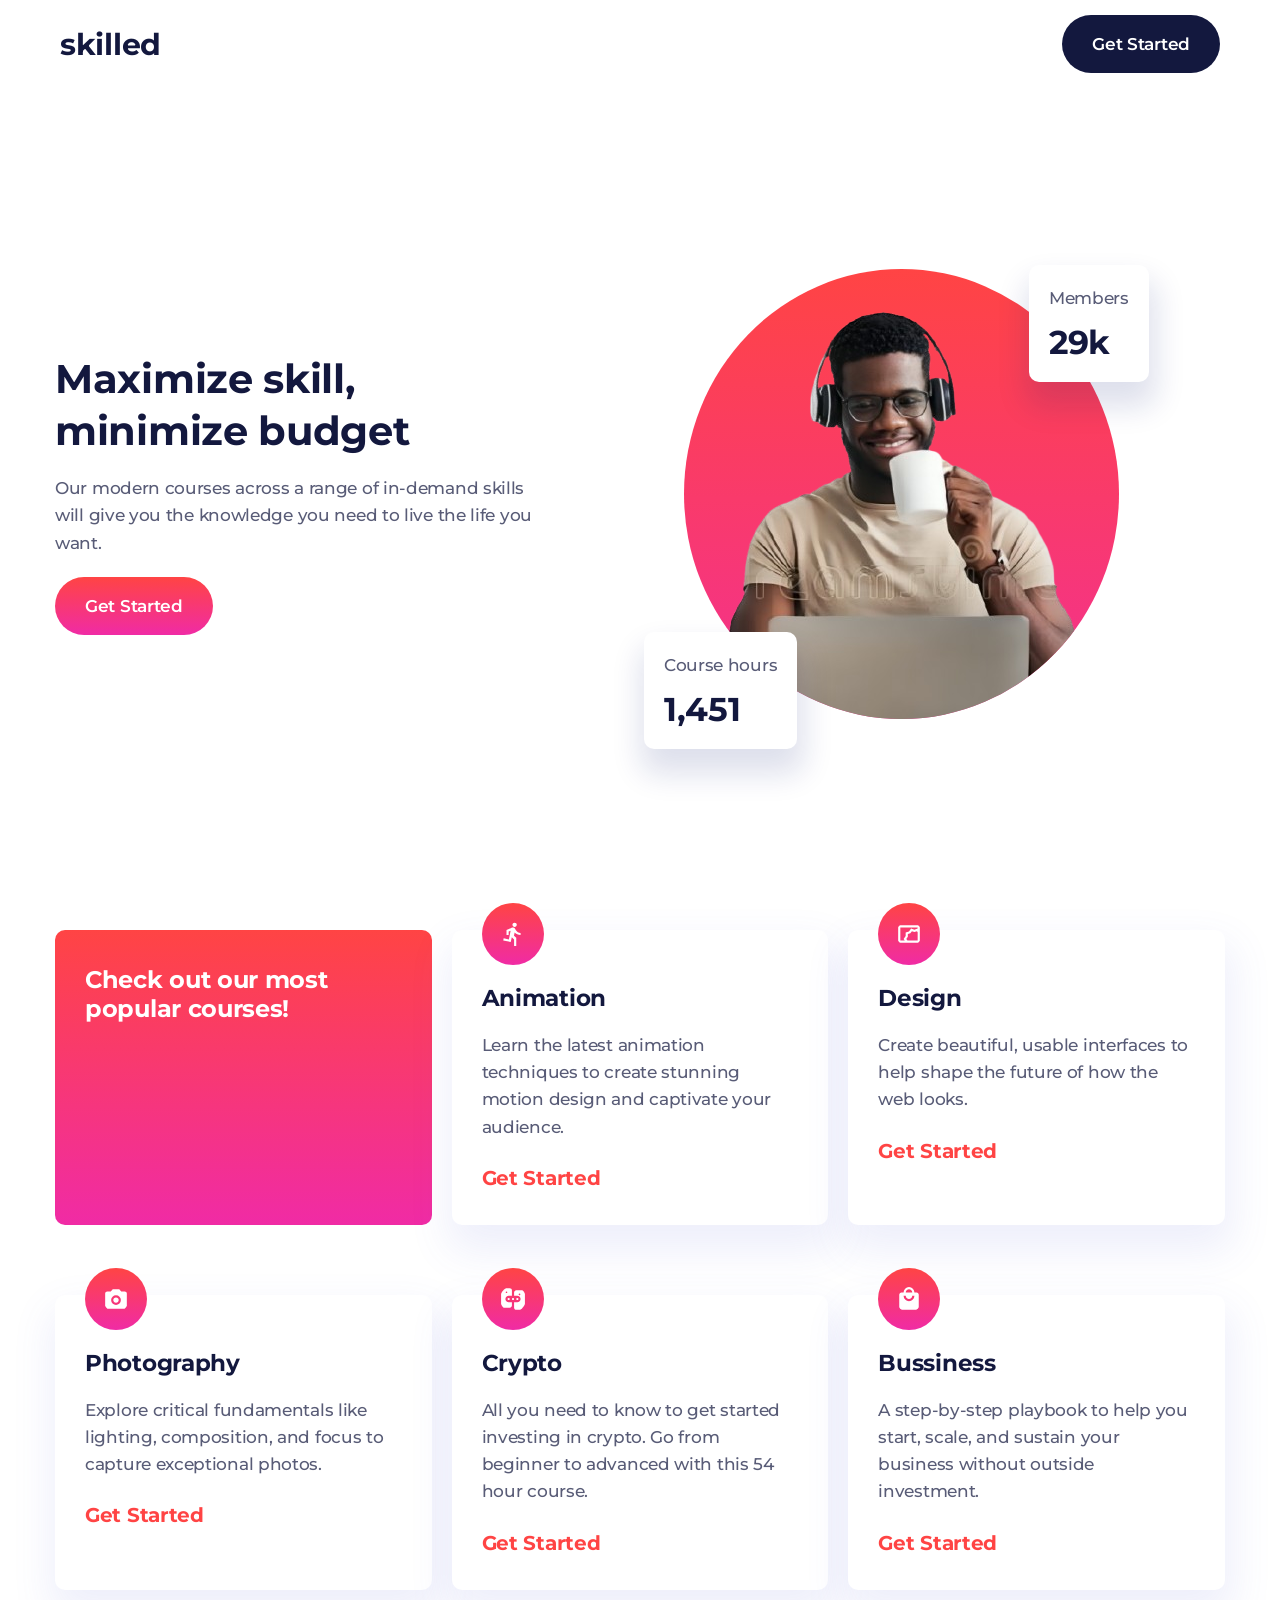
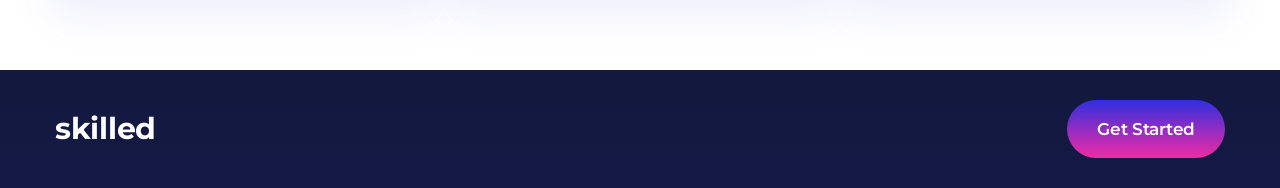
==== index.html @ 71364372 "Skilled website roject - first commit" ====
<!doctype html>
<html>
    <head>
        <meta http-equiv="content-type" content="text/html; charset=utf-8" />
        <meta name="viewport" content="width=device-width, initial-scale=1.0" />

        <link rel="preconnect" href="https://fonts.googleapis.com" />
        <link rel="preconnect" href="https://fonts.gstatic.com" crossorigin />
        <link
            href="https://fonts.googleapis.com/css2?family=Montserrat:ital,wght@0,100..900;1,100..900&display=swap"
            rel="stylesheet"
        />
        <link rel="icon" type="image/png" href="favicon.png" sizes="38×38" />

        <link rel="stylesheet" href="style.css" />

        <title>skilled</title>
    </head>
    <body>
        <header class="">
            <nav>
                <div class="container">
                    <div class="logo">skilled</div>
                    <a href="Form Sign-up Page/index.html" class="btn"
                        >Get Started</a
                    >
                </div>
            </nav>

            <div class="hero">
                <div class="container">
                    <div class="textbox">
                        <h1>Maximize skill, minimize budget</h1>

                        <p>
                            Our modern courses across a range of in-demand
                            skills will give you the knowledge you need to live
                            the life you want.
                        </p>

                        <a href="" class="btn">Get Started</a>
                    </div>

                    <figure>
                        <div class="illustr">
                            <div class="members">
                                <p>Members</p>
                                <h2>29k</h2>
                            </div>

                            <div class="course-hr">
                                <p>Course hours</p>
                                <h2>1,451</h2>
                            </div>

                            <div class="image-wrapper">
                                <img class="hero-img" src="hero-img.png" />
                            </div>
                        </div>
                    </figure>
                </div>
            </div>
        </header>

        <section class="courses">
            <div class="container">
                <h2>Check out our most popular courses!</h2>

                <div class="card">
                    <svg class="icon">
                        <use href="icons/animation.svg#animation" />
                    </svg>

                    <h3>Animation</h3>
                    <p>
                        Learn the latest animation techniques to create stunning
                        motion design and captivate your audience.
                    </p>
                    <a href="Form Sign-up Page/index.html">Get Started</a>
                </div>

                <div class="card">
                    <svg class="icon">
                        <use href="icons/design.svg#design" />
                    </svg>

                    <h3>Design</h3>
                    <p>
                        Create beautiful, usable interfaces to help shape the
                        future of how the web looks.
                    </p>
                    <a href="#">Get Started</a>
                </div>

                <div class="card">
                    <svg class="icon">
                        <use href="icons/photography.svg#photography" />
                    </svg>

                    <h3>Photography</h3>
                    <p>
                        Explore critical fundamentals like lighting,
                        composition, and focus to capture exceptional photos.
                    </p>
                    <a href="Form Sign-up Page/index.html">Get Started</a>
                </div>

                <div class="card">
                    <svg class="icon">
                        <use href="icons/crypto.svg#crypto" />
                    </svg>

                    <h3>Crypto</h3>
                    <p>
                        All you need to know to get started investing in crypto.
                        Go from beginner to advanced with this 54 hour course.
                    </p>
                    <a href="Form Sign-up Page/index.html">Get Started</a>
                </div>

                <div class="card">
                    <svg class="icon">
                        <use href="icons/business.svg#business" />
                    </svg>

                    <h3>Bussiness</h3>
                    <p>
                        A step-by-step playbook to help you start, scale, and
                        sustain your business without outside investment.
                    </p>
                    <a href="Form Sign-up Page/index.html">Get Started</a>
                </div>
            </div>
        </section>

        <footer>
            <div class="container">
                <div class="logo">skilled</div>

                <a href="Form Sign-up Page/index.html" class="btn footer-btn"
                    >Get Started</a
                >
            </div>
        </footer>
    </body>
</html>
---- style.css ----
:root {
    --red-gradient: linear-gradient(to bottom, #ff4444, #f02ba5);
}

* {
    margin: 0;
    padding: 0;
    box-sizing: border-box; /*prevents expansion on elements that have height and width when padding, border or others are added is added*/
}

body {
    height: 1000px;
    /* font-family: Verdana; */
    /* font-family: Verdana; */
    /* font-family: Verdana; */
    /* font-family: Verdana; */
    font-family: "Montserrat", Verdana, sans-serif;
    color: #13183e;
    font-weight: 500;
    letter-spacing: -0.3px;
}

.container {
    max-width: 1200px;
    padding: 30px 15px;
    margin: auto;
}

header {
    height: 100svh;
    min-height: fit-content;
    max-height: 1000px;

    display: flex;
    flex-flow: column;
}

nav .container {
    display: flex;
    justify-content: space-between;
    align-items: center;

    padding: 15px 20px;
}

.logo {
    font-size: 30px;
    font-weight: 700;
}

a {
    text-decoration: none;
    display: inline-block;
}

.btn {
    background-color: #13183e;
    color: white;
    padding: 19px 30px;
    font-size: 17px;
    font-weight: 600;
    border-radius: 30px;
    border: none;
}

p {
    opacity: 0.7;
    font-size: 17px;
    line-height: 1.6;
}

.hero {
    flex: 1;
}

@media (max-width: 500px) {
    .hero {
        text-align: center;
        align-content: center;
    }
}

.hero .container {
    display: flex;
    align-items: center;
    flex-wrap: wrap;
    gap: 20px;

    height: 100%;
}

.hero .textbox {
    flex: 1 1 350px;
}

.hero .textbox h1 {
    font-weight: 700;
    font-size: 45px;

    /* font-size: min(40px, 11vw); */ /*  (uses the smaller value) i.e increase and reduce by vw, but  dont increase past fixed 40px */
    font-size: max(
        40px,
        3vw
    ); /* (uses the bigger value) i.e increase and reduce by vw, but dont reduce past the fixed 40px */

    line-height: 1.3;
    margin-bottom: 18px;
}

.hero .textbox p {
    margin-bottom: 20px;
    max-width: 500px;
}

.hero .textbox .btn {
    /* background: linear-gradient(to bottom, #ff4444, #f02ba5); */

    background: var(--red-gradient);
}

.hero figure {
    flex: 1 1 auto;
}

.hero figure .illustr {
    margin: auto;
    position: relative;
    width: fit-content;

    padding: 30px;
}

.hero figure .illustr .course-hr,
.hero figure .illustr .members {
    position: absolute;
    background-color: white;
    border-radius: 10px;
    padding: 20px;
    box-shadow: 2px 20px 30px 5px rgba(18, 30, 115, 0.136);
}

.hero figure .illustr .course-hr h2,
.hero figure .illustr .members h2 {
    font-size: 33px;
    font-weight: 700;
    margin-top: 10px;
}

.hero figure .illustr .course-hr {
    left: -2%;
    bottom: 0;
}

.hero figure .illustr .members {
    top: 5%;
    right: 0;
}

.hero .image-wrapper {
    max-height: 450px;
    max-width: 450px;

    border-radius: 50%;
    overflow: hidden;
}

@media (max-width: 1000px) {
    .hero .image-wrapper {
        max-height: 300px;
        max-width: 300px;
    }
}

@media (max-width: 760px) {
    .hero .image-wrapper {
        max-height: 450px;
        max-width: 450px;
    }
}

@media (max-width: 500px) or (max-height: 500px) {
    .hero .image-wrapper {
        max-height: 300px;
        max-width: 300px;
    }
}

.hero .image-wrapper img {
    /* background: linear-gradient(to bottom, #ff4444, #f02ba5); */
    background: var(--red-gradient);
    height: 100%;
    width: 100%;
    object-fit: cover;
    object-position: top;
}

.courses .container {
    display: flex;
    gap: 20px;
    flex-wrap: wrap;
    justify-content: space-between;
}

.courses .container > h2 {
    font-size: 24px;
    font-weight: 700;
    color: white;
    /* background: linear-gradient(to bottom, #ff4444, #f02ba5); */
    background: var(--red-gradient);
    padding: 35px 30px;
    border-radius: 10px;
    margin-bottom: 50px;
}

.courses .card {
    background-color: white;
    padding: 35px 30px;
    border-radius: 10px;
    margin-bottom: 50px;
    box-shadow: 2px 20px 40px 6px rgba(84, 99, 211, 0.1);
}

.courses .container > h2,
.courses .card {
    flex: 1 1 300px;
}

.courses .card .icon {
    /* background: linear-gradient(to bottom, #ff4444, #f02ba5); */
    background: var(--red-gradient);
    border-radius: 50%;
    fill: white;
    height: 26px;
    width: 26px;
    padding: 18px;
    box-sizing: content-box;

    margin-top: -100px;
    position: relative;
    bottom: 15px;
}

.courses .card h3 {
    margin-bottom: 20px;
    font-weight: 700;
    font-size: 23px;
}

.courses .card p {
    margin-bottom: 25px;
}

.courses .card a {
    color: #ff4444;
    font-size: 20px;
    font-weight: 700;
}

footer {
    background: linear-gradient(to bottom, #13183e, #151a45);
}

footer .container {
    display: flex;
    justify-content: space-between;
    align-items: center;
    color: white;
}

footer .btn {
    background: linear-gradient(to bottom, #2f2fdf, #f02ba5);
}
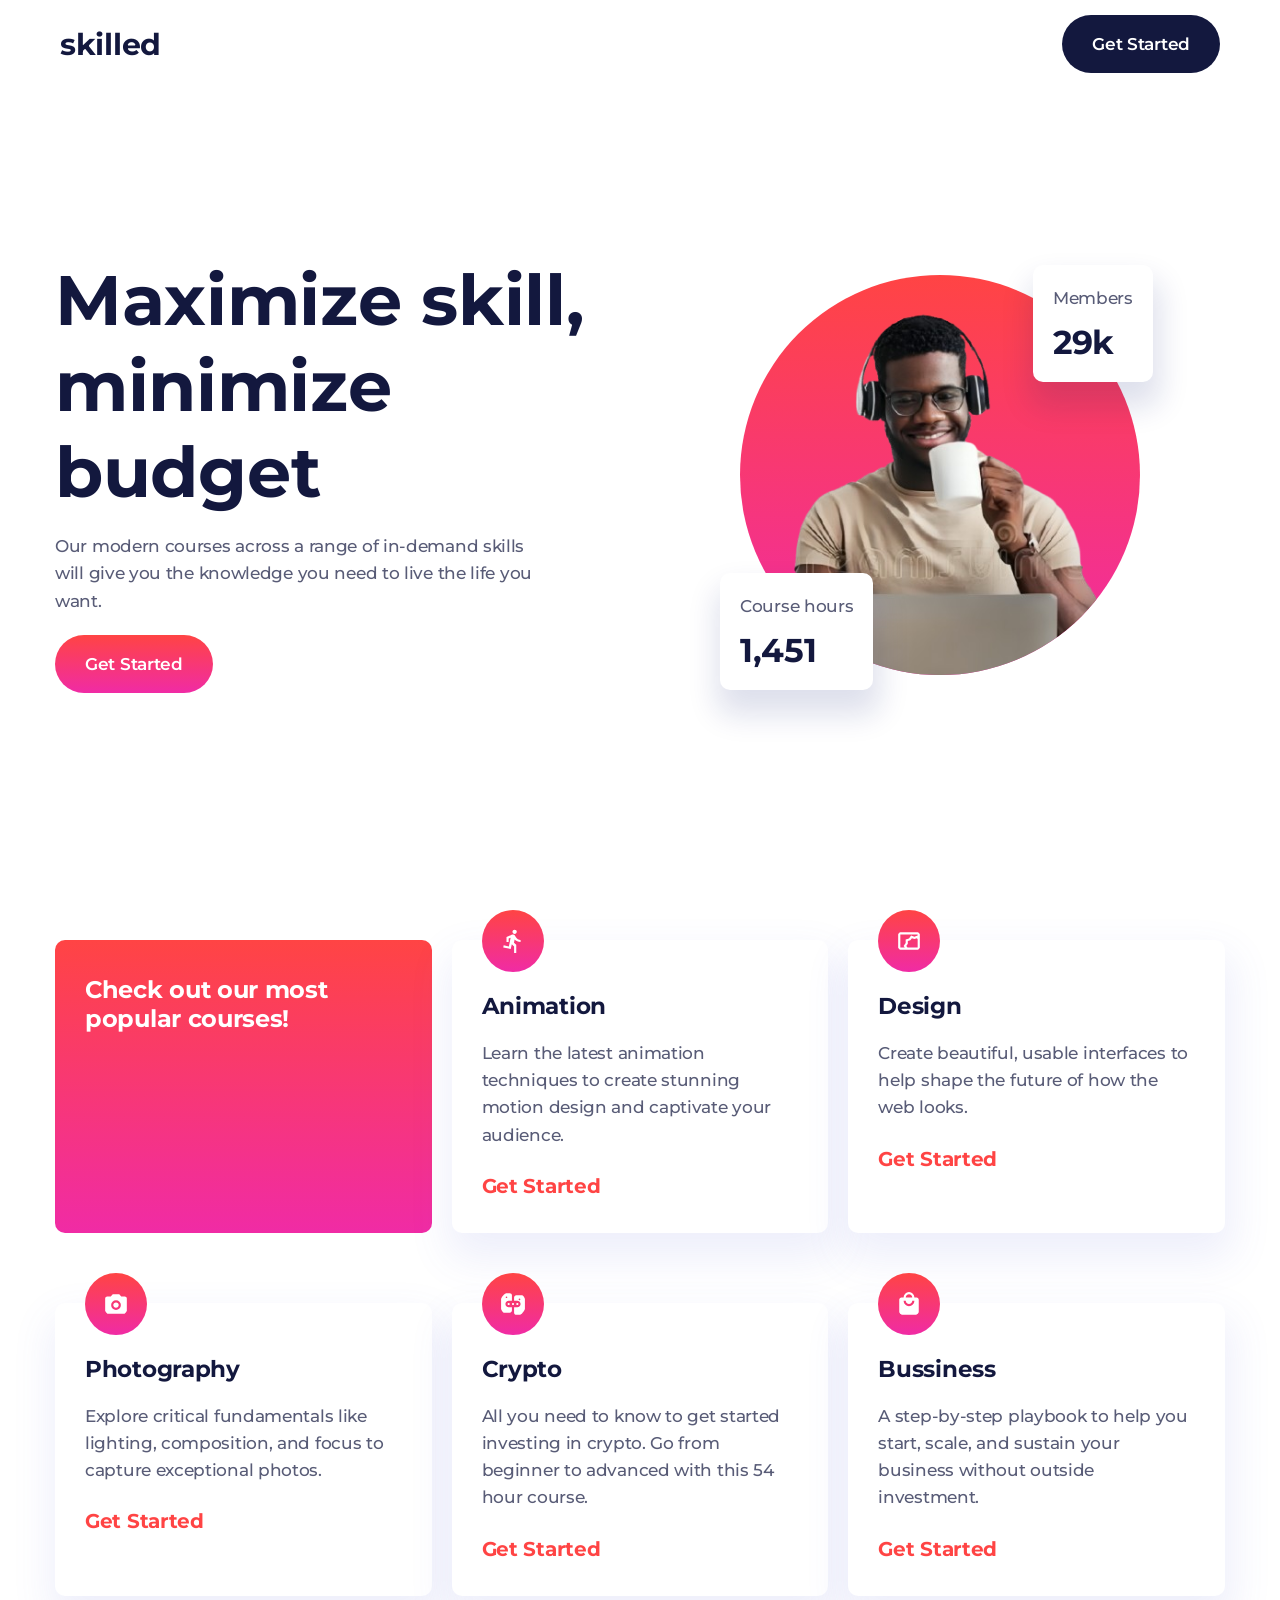
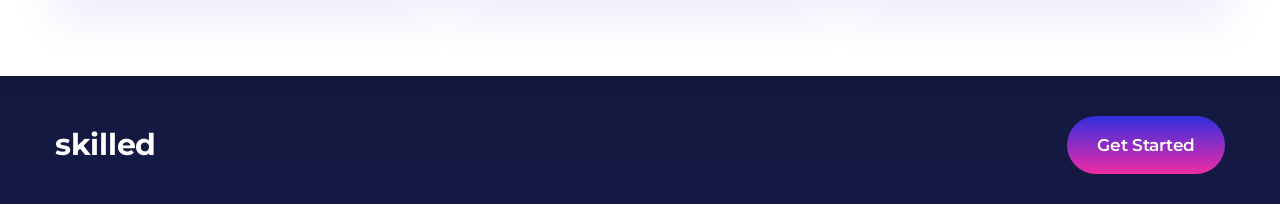
==== commit 7695a1fc: "Rename index1.html to index.html" ====
--- a/index.html
+++ b/index.html
@@ -15,6 +15,8 @@
         <link rel="stylesheet" href="style.css" />
 
         <title>skilled</title>
+        
+        <script defer src="dimensions.js"></script>
     </head>
     <body>
         <header class="">
@@ -30,7 +32,7 @@
             <div class="hero">
                 <div class="container">
                     <div class="textbox">
-                        <h1>Maximize skill, minimize budget</h1>
+                        <h1>Maximize skill, <br /> minimize budget</h1>
 
                         <p>
                             Our modern courses across a range of in-demand
--- a/style.css
+++ b/style.css
@@ -1,3 +1,8 @@
+/* Mobile  < 640px
+Tablet  640px – 1024px
+Laptop  1024px – 1280px
+Desktop  1280px+ */
+
 :root {
     --red-gradient: linear-gradient(to bottom, #ff4444, #f02ba5);
 }
@@ -5,15 +10,11 @@
 * {
     margin: 0;
     padding: 0;
-    box-sizing: border-box; /*prevents expansion on elements that have height and width when padding, border or others are added is added*/
+    box-sizing: border-box;
 }
 
 body {
     height: 1000px;
-    /* font-family: Verdana; */
-    /* font-family: Verdana; */
-    /* font-family: Verdana; */
-    /* font-family: Verdana; */
     font-family: "Montserrat", Verdana, sans-serif;
     color: #13183e;
     font-weight: 500;
@@ -22,17 +23,24 @@
 
 .container {
     max-width: 1200px;
-    padding: 30px 15px;
+    padding: 40px 15px 30px;
     margin: auto;
 }
 
 header {
     height: 100svh;
+    max-height: 1100px;
     min-height: fit-content;
-    max-height: 1000px;
-
-    display: flex;
-    flex-flow: column;
+
+    display: flex;
+    flex-direction: column;
+}
+
+nav {
+  position: fixed;
+  width: 100%;
+  z-index: 1;
+  background-color: white;
 }
 
 nav .container {
@@ -70,23 +78,29 @@
 }
 
 .hero {
+    /* flex-basis: 1;
+    flex-shrink: 1;
+    flex-grow: 1; */
     flex: 1;
 }
 
-@media (max-width: 500px) {
+@media ((max-width: 760px) and (min-height: 500px)) or ((max-height: 500px) and (max-width: 760px))  {
     .hero {
         text-align: center;
         align-content: center;
+        margin: auto;
     }
 }
 
 .hero .container {
-    display: flex;
+    height: 100%;
+    display: flex;
+    /* flex-direction: row-reverse; */
     align-items: center;
     flex-wrap: wrap;
-    gap: 20px;
-
-    height: 100%;
+    align-content: center;
+    gap: 30px;
+    padding-top: 80px;
 }
 
 .hero .textbox {
@@ -95,15 +109,18 @@
 
 .hero .textbox h1 {
     font-weight: 700;
-    font-size: 45px;
-
-    /* font-size: min(40px, 11vw); */ /*  (uses the smaller value) i.e increase and reduce by vw, but  dont increase past fixed 40px */
-    font-size: max(
-        40px,
-        3vw
-    ); /* (uses the bigger value) i.e increase and reduce by vw, but dont reduce past the fixed 40px */
-
-    line-height: 1.3;
+    /* font-size: min(55px, 9.5vw); */
+    /*  (uses the smaller value) i.e increase and decrease by vw, but  dont increase past fixed 40px */
+    
+    /* font-size: max(
+        42px,
+        3.5vw
+    ); */ 
+    /* (uses the bigger value) i.e increase and decrease by vw, but dont decrease past the fixed 40px */
+    
+    font-size: clamp(40px, 6vw, 70px);
+    /* font-size: clamp(min, growth, max); */
+    
     margin-bottom: 18px;
 }
 
@@ -112,6 +129,17 @@
     max-width: 500px;
 }
 
+@media ((max-width: 760px) and (min-height: 500px)) or ((max-height: 500px) and (max-width: 760px))  {
+    .hero .textbox p {
+      margin: auto;
+      margin-bottom: 20px;
+    }
+    
+    .hero .textbox h1 {
+      font-size: clamp(20px, 11vw, 60px);
+    }
+}
+
 .hero .textbox .btn {
     /* background: linear-gradient(to bottom, #ff4444, #f02ba5); */
 
@@ -119,15 +147,13 @@
 }
 
 .hero figure {
-    flex: 1 1 auto;
+    flex: 1 1 350px;
 }
 
 .hero figure .illustr {
     margin: auto;
     position: relative;
     width: fit-content;
-
-    padding: 30px;
 }
 
 .hero figure .illustr .course-hr,
@@ -147,41 +173,42 @@
 }
 
 .hero figure .illustr .course-hr {
-    left: -2%;
-    bottom: 0;
+    left: -20px;
+    bottom: -15px;
 }
 
 .hero figure .illustr .members {
-    top: 5%;
-    right: 0;
+    right: -1vw;
+    top: -10px;
+}
+
+@media (max-width: 760px) {
+    .hero figure .illustr .members {
+      right: -20px;
+     }
 }
 
 .hero .image-wrapper {
-    max-height: 450px;
-    max-width: 450px;
+    height: auto;
+    max-width: 400px;
 
     border-radius: 50%;
     overflow: hidden;
-}
-
-@media (max-width: 1000px) {
-    .hero .image-wrapper {
-        max-height: 300px;
-        max-width: 300px;
-    }
+    
+    aspect-ratio: 1/1;
 }
 
 @media (max-width: 760px) {
     .hero .image-wrapper {
-        max-height: 450px;
-        max-width: 450px;
-    }
-}
-
-@media (max-width: 500px) or (max-height: 500px) {
+        height: auto;
+        width: 75vw;
+    }
+}
+
+
+@media (min-width: 760px) and (max-height: 500px) {
     .hero .image-wrapper {
-        max-height: 300px;
-        max-width: 300px;
+        width: 90vh;
     }
 }
 
@@ -194,11 +221,16 @@
     object-position: top;
 }
 
+.courses {
+  position: relative;
+}
+
 .courses .container {
     display: flex;
     gap: 20px;
     flex-wrap: wrap;
     justify-content: space-between;
+    position: relative;
 }
 
 .courses .container > h2 {
@@ -210,6 +242,13 @@
     padding: 35px 30px;
     border-radius: 10px;
     margin-bottom: 50px;
+}
+
+@media (max-width: 700px) {
+    .courses .container > h2 {
+      position: sticky;
+      top: 100px;
+    }
 }
 
 .courses .card {
@@ -220,6 +259,13 @@
     box-shadow: 2px 20px 40px 6px rgba(84, 99, 211, 0.1);
 }
 
+@media (max-width: 700px) {
+  .courses .card {
+    position: sticky;
+    top: 300px;
+  }
+}
+
 .courses .container > h2,
 .courses .card {
     flex: 1 1 300px;
@@ -228,20 +274,35 @@
 .courses .card .icon {
     /* background: linear-gradient(to bottom, #ff4444, #f02ba5); */
     background: var(--red-gradient);
-    border-radius: 50%;
     fill: white;
     height: 26px;
     width: 26px;
     padding: 18px;
+    border-radius: 50%;
     box-sizing: content-box;
-
-    margin-top: -100px;
-    position: relative;
-    bottom: 15px;
-}
+    margin-top: -65px;
+    margin-bottom: 20px;
+    display: block;
+}
+
+/* #test {
+    background: var(--red-gradient);
+    height: 56px;
+    width: 56px;
+    margin-top: -65px;
+    margin-bottom: 20px;
+    border-radius: 50%;
+    text-align: center;
+}
+#test .icon {
+    height: 100%;
+    width: 60%;
+    fill: white;
+} */
 
 .courses .card h3 {
     margin-bottom: 20px;
+    
     font-weight: 700;
     font-size: 23px;
 }
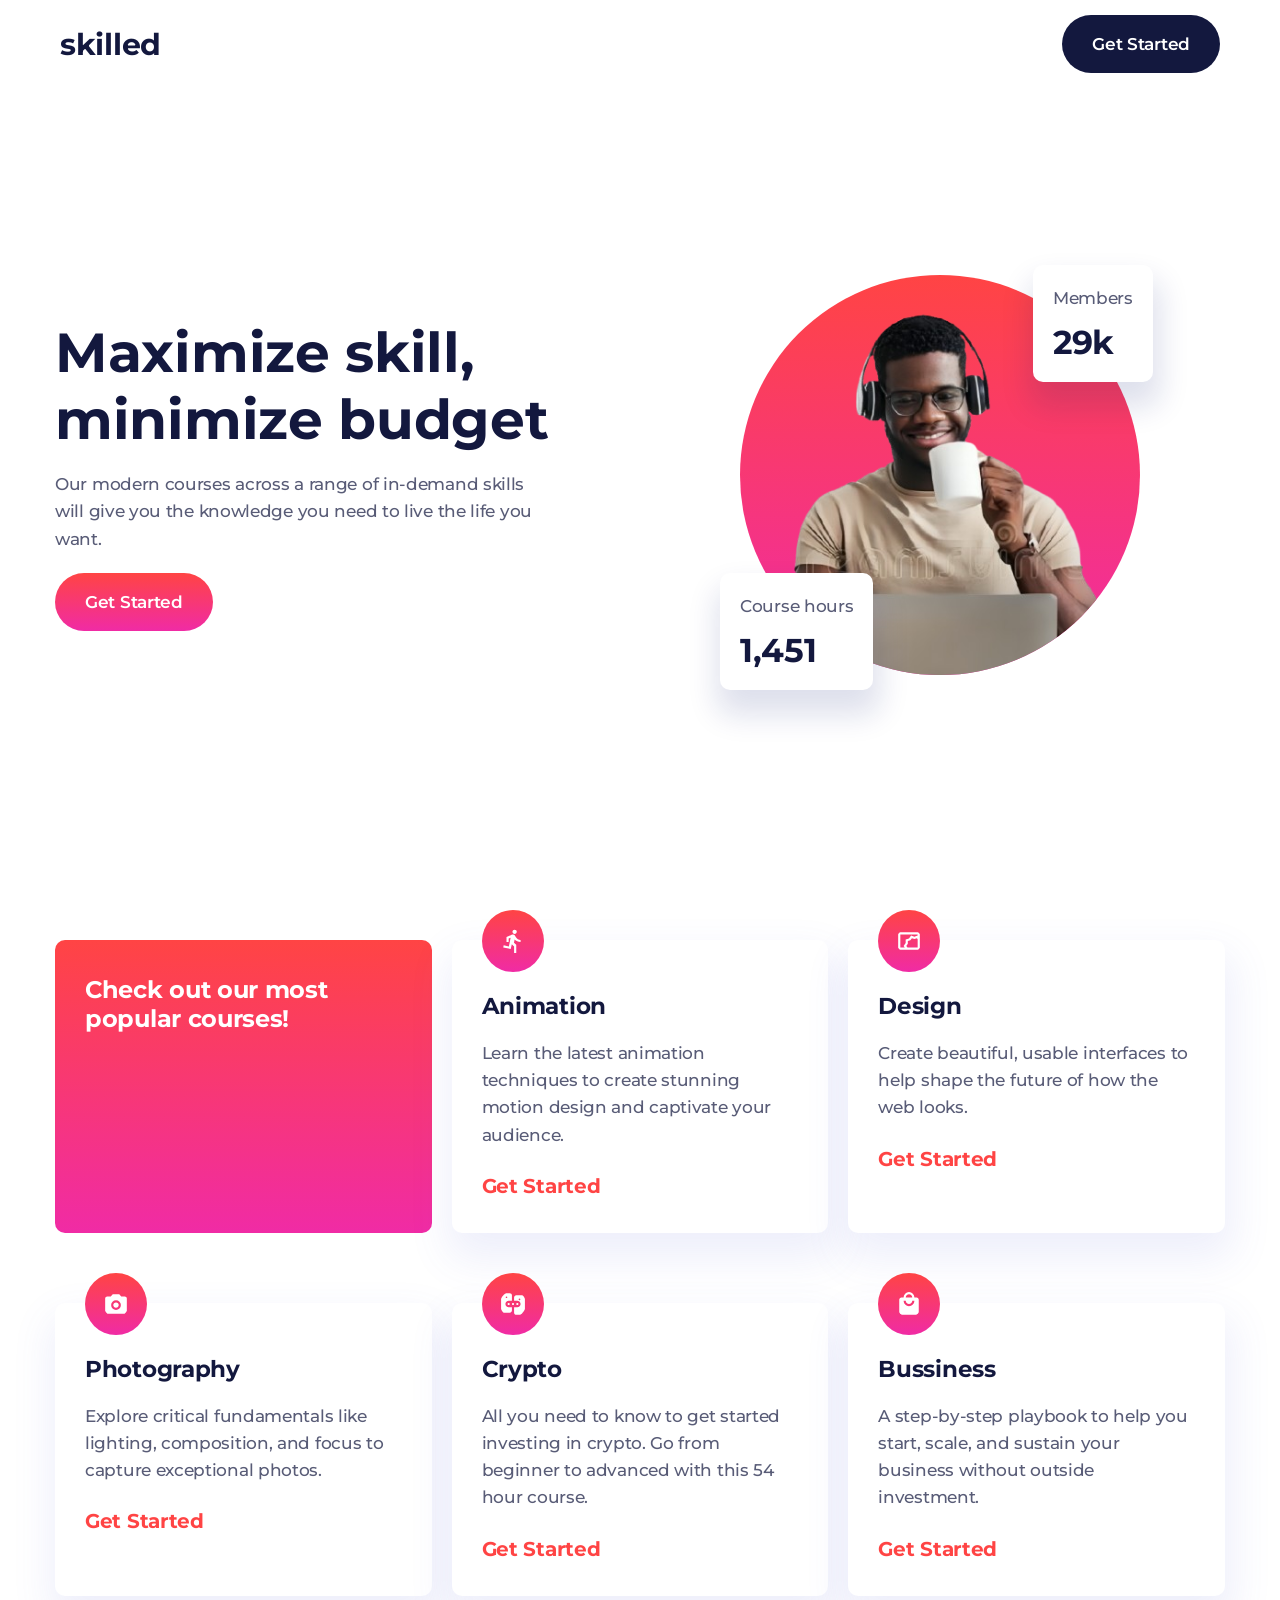
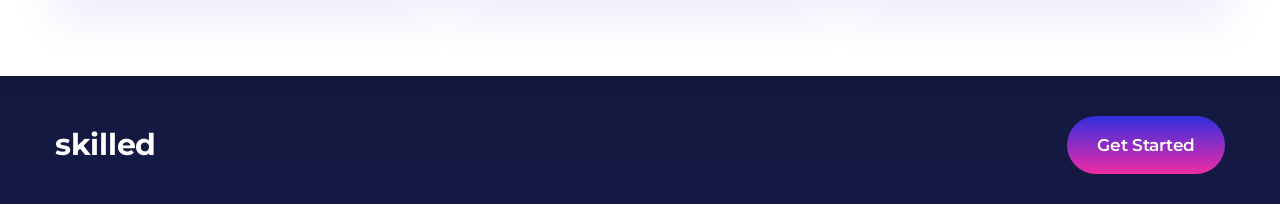
==== commit bab97c56: "Add files via upload" ====
--- a/index.html
+++ b/index.html
@@ -23,7 +23,7 @@
             <nav>
                 <div class="container">
                     <div class="logo">skilled</div>
-                    <a href="Form Sign-up Page/index.html" class="btn"
+                    <a href="pages/Form Sign-up Page/index.html" class="btn"
                         >Get Started</a
                     >
                 </div>
--- a/style.css
+++ b/style.css
@@ -118,7 +118,7 @@
     ); */ 
     /* (uses the bigger value) i.e increase and decrease by vw, but dont decrease past the fixed 40px */
     
-    font-size: clamp(40px, 6vw, 70px);
+    font-size: clamp(20px, 5vw, 55px);
     /* font-size: clamp(min, growth, max); */
     
     margin-bottom: 18px;
@@ -136,7 +136,7 @@
     }
     
     .hero .textbox h1 {
-      font-size: clamp(20px, 11vw, 60px);
+      font-size: clamp(20px, 10vw, 55px);
     }
 }
 
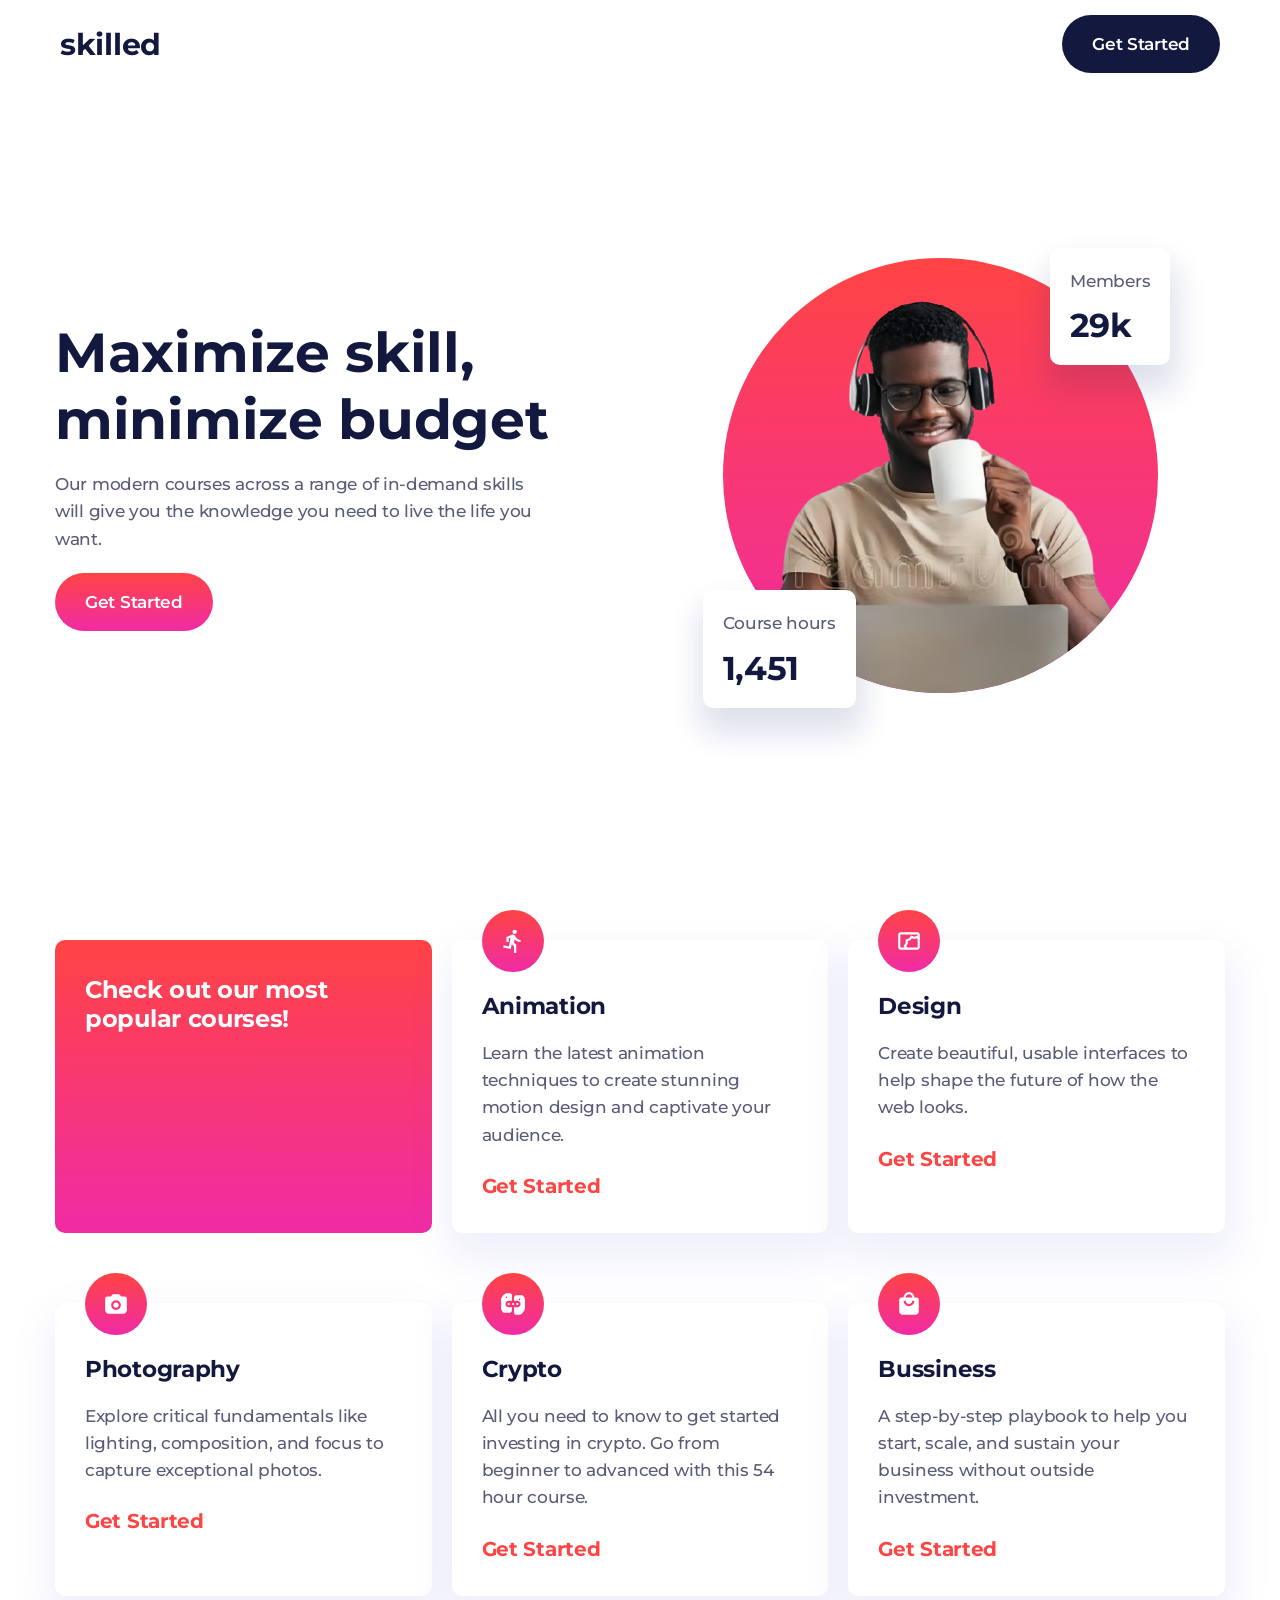
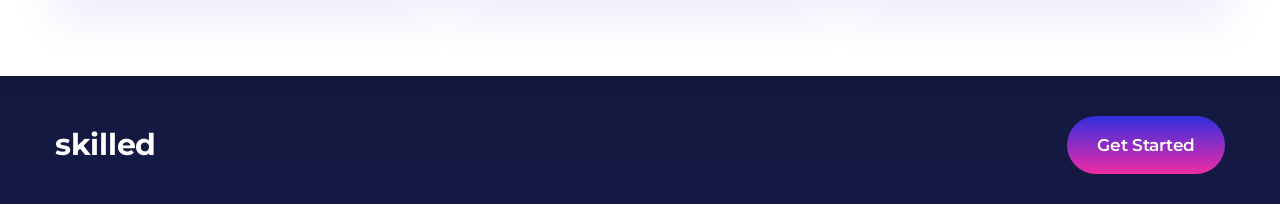
==== commit 04290e8a: "Add files via upload" ====
--- a/index.html
+++ b/index.html
@@ -15,7 +15,7 @@
         <link rel="stylesheet" href="style.css" />
 
         <title>skilled</title>
-        
+
         <script defer src="dimensions.js"></script>
     </head>
     <body>
@@ -23,7 +23,7 @@
             <nav>
                 <div class="container">
                     <div class="logo">skilled</div>
-                    <a href="pages/Form Sign-up Page/index.html" class="btn"
+                    <a href="pages/Sign-Up page/index.html" class="btn"
                         >Get Started</a
                     >
                 </div>
@@ -32,7 +32,10 @@
             <div class="hero">
                 <div class="container">
                     <div class="textbox">
-                        <h1>Maximize skill, <br /> minimize budget</h1>
+                        <h1>
+                            Maximize skill, <br />
+                            minimize budget
+                        </h1>
 
                         <p>
                             Our modern courses across a range of in-demand
@@ -40,7 +43,9 @@
                             the life you want.
                         </p>
 
-                        <a href="" class="btn">Get Started</a>
+                        <a href="pages/Sign-Up page/index.html" class="btn"
+                            >Get Started</a
+                        >
                     </div>
 
                     <figure>
@@ -64,82 +69,87 @@
             </div>
         </header>
 
-        <section class="courses">
-            <div class="container">
-                <h2>Check out our most popular courses!</h2>
+        <main>
+            <section class="courses">
+                <div class="container">
+                    <h2>Check out our most popular courses!</h2>
 
-                <div class="card">
-                    <svg class="icon">
-                        <use href="icons/animation.svg#animation" />
-                    </svg>
+                    <div class="card">
+                        <svg class="icon">
+                            <use href="icons/animation.svg#animation" />
+                        </svg>
 
-                    <h3>Animation</h3>
-                    <p>
-                        Learn the latest animation techniques to create stunning
-                        motion design and captivate your audience.
-                    </p>
-                    <a href="Form Sign-up Page/index.html">Get Started</a>
+                        <h3>Animation</h3>
+                        <p>
+                            Learn the latest animation techniques to create
+                            stunning motion design and captivate your audience.
+                        </p>
+                        <a href="pages/Sign-Up page/index.html">Get Started</a>
+                    </div>
+
+                    <div class="card">
+                        <svg class="icon">
+                            <use href="icons/design.svg#design" />
+                        </svg>
+
+                        <h3>Design</h3>
+                        <p>
+                            Create beautiful, usable interfaces to help shape
+                            the future of how the web looks.
+                        </p>
+                        <a href="pages/Sign-Up page/index.html">Get Started</a>
+                    </div>
+
+                    <div class="card">
+                        <svg class="icon">
+                            <use href="icons/photography.svg#photography" />
+                        </svg>
+
+                        <h3>Photography</h3>
+                        <p>
+                            Explore critical fundamentals like lighting,
+                            composition, and focus to capture exceptional
+                            photos.
+                        </p>
+                        <a href="pages/Sign-Up page/index.html">Get Started</a>
+                    </div>
+
+                    <div class="card">
+                        <svg class="icon">
+                            <use href="icons/crypto.svg#crypto" />
+                        </svg>
+
+                        <h3>Crypto</h3>
+                        <p>
+                            All you need to know to get started investing in
+                            crypto. Go from beginner to advanced with this 54
+                            hour course.
+                        </p>
+                        <a href="pages/Sign-Up page/index.html">Get Started</a>
+                    </div>
+
+                    <div class="card">
+                        <svg class="icon">
+                            <use href="icons/business.svg#business" />
+                        </svg>
+
+                        <h3>Bussiness</h3>
+                        <p>
+                            A step-by-step playbook to help you start, scale,
+                            and sustain your business without outside
+                            investment.
+                        </p>
+                        <a href="pages/Sign-Up page/index.html">Get Started</a>
+                    </div>
                 </div>
-
-                <div class="card">
-                    <svg class="icon">
-                        <use href="icons/design.svg#design" />
-                    </svg>
-
-                    <h3>Design</h3>
-                    <p>
-                        Create beautiful, usable interfaces to help shape the
-                        future of how the web looks.
-                    </p>
-                    <a href="#">Get Started</a>
-                </div>
-
-                <div class="card">
-                    <svg class="icon">
-                        <use href="icons/photography.svg#photography" />
-                    </svg>
-
-                    <h3>Photography</h3>
-                    <p>
-                        Explore critical fundamentals like lighting,
-                        composition, and focus to capture exceptional photos.
-                    </p>
-                    <a href="Form Sign-up Page/index.html">Get Started</a>
-                </div>
-
-                <div class="card">
-                    <svg class="icon">
-                        <use href="icons/crypto.svg#crypto" />
-                    </svg>
-
-                    <h3>Crypto</h3>
-                    <p>
-                        All you need to know to get started investing in crypto.
-                        Go from beginner to advanced with this 54 hour course.
-                    </p>
-                    <a href="Form Sign-up Page/index.html">Get Started</a>
-                </div>
-
-                <div class="card">
-                    <svg class="icon">
-                        <use href="icons/business.svg#business" />
-                    </svg>
-
-                    <h3>Bussiness</h3>
-                    <p>
-                        A step-by-step playbook to help you start, scale, and
-                        sustain your business without outside investment.
-                    </p>
-                    <a href="Form Sign-up Page/index.html">Get Started</a>
-                </div>
-            </div>
-        </section>
+            </section>
+        </main>
 
         <footer>
             <div class="container">
                 <div class="logo">skilled</div>
 
-                <a href="Form Sign-up Page/index.html" class="btn footer-btn"
+                <a href="pages/Sign-Up page/index.html" class="btn footer-btn"
                     >Get Started</a
                 >
             </div>
--- a/style.css
+++ b/style.css
@@ -190,7 +190,7 @@
 
 .hero .image-wrapper {
     height: auto;
-    max-width: 400px;
+    max-width: 450px;
 
     border-radius: 50%;
     overflow: hidden;
